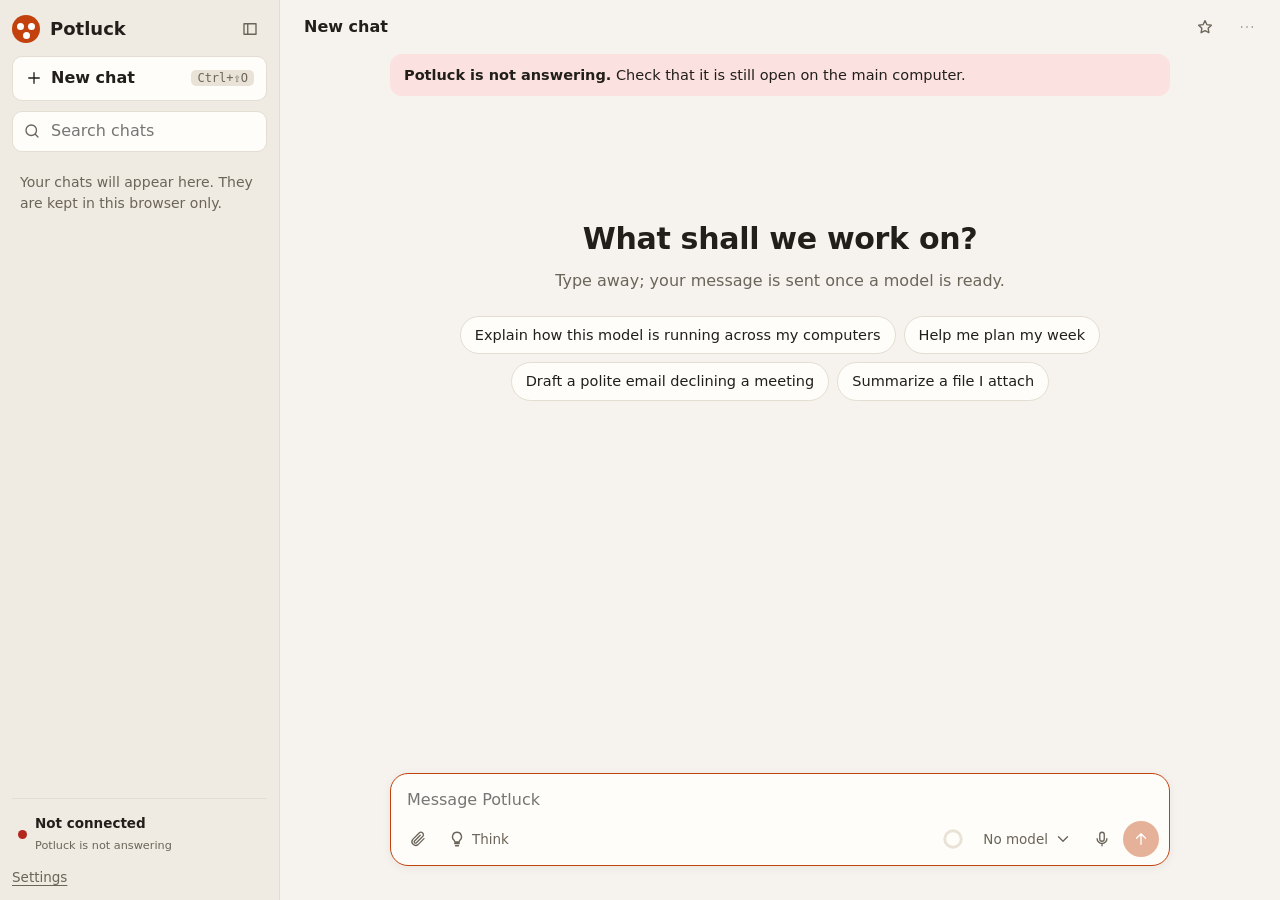
==== web/chat/index.html @ 37a9d642 "Potluck 1.2: a full chat page The chat address (port 7720) now serves Potluck's own chat page next t" ====
<!doctype html>
<html lang="en">
<head>
<meta charset="utf-8">
<meta name="viewport" content="width=device-width,initial-scale=1">
<title>Potluck chat</title>
<link rel="icon" href="data:image/svg+xml,%3Csvg xmlns='http://www.w3.org/2000/svg' viewBox='0 0 32 32'%3E%3Ccircle cx='16' cy='16' r='15' fill='%23c2410c'/%3E%3Ccircle cx='10' cy='14' r='3.4' fill='%23fff'/%3E%3Ccircle cx='22' cy='14' r='3.4' fill='%23fff'/%3E%3Ccircle cx='16' cy='22' r='3.4' fill='%23fff'/%3E%3C/svg%3E">
<link rel="stylesheet" href="chat.css">
</head>
<body>
<div id="shell">
  <aside id="side" aria-label="Conversations">
    <div class="side-top">
      <div class="brand"><span class="logo" aria-hidden="true"><i></i><i></i><i></i></span><b>Potluck</b></div>
      <button class="icon" id="side-close" title="Hide sidebar" aria-label="Hide sidebar"></button>
    </div>
    <button class="new" id="new-chat"><span class="ic" data-ic="plus"></span>New chat<kbd id="kbd-new"></kbd></button>
    <label class="search"><span class="ic" data-ic="search"></span><input id="chat-search" type="search" placeholder="Search chats" autocomplete="off"></label>
    <nav id="chat-list" aria-label="Chat history"></nav>
    <div class="side-bottom">
      <button class="status" id="cluster-chip" title="What is running"></button>
      <div class="row">
        <a class="link" id="panel-link" target="_blank" rel="noopener" hidden>Control panel</a>
        <button class="link" id="open-settings">Settings</button>
      </div>
    </div>
  </aside>
  <main id="main">
    <header id="top">
      <button class="icon" id="side-open" title="Show sidebar" aria-label="Show sidebar"></button>
      <h1 id="chat-title" title="Click to rename"></h1>
      <div class="grow"></div>
      <button class="icon" id="chat-star" title="Star this chat" aria-label="Star this chat"></button>
      <button class="icon" id="chat-menu" title="More" aria-label="More"></button>
    </header>
    <div id="banner" hidden></div>
    <section id="thread" aria-live="polite"></section>
    <footer id="composer-wrap">
      <div id="drop-hint" hidden>Drop files to attach them</div>
      <div id="slash" class="menu" hidden role="listbox"></div>
      <form id="composer" autocomplete="off">
        <div id="chips"></div>
        <textarea id="input" rows="1" placeholder="Message Potluck" aria-label="Message"></textarea>
        <div class="tools">
          <button type="button" class="icon" id="attach" title="Attach files or a folder" aria-label="Attach"></button>
          <button type="button" class="pillbtn" id="perm" title="What the model may do with your folder"></button>
          <button type="button" class="pillbtn" id="think" title="Let the model think before answering (slower)"></button>
          <div class="grow"></div>
          <button type="button" class="ring" id="usage" title="Usage" aria-label="Usage"></button>
          <button type="button" class="pillbtn" id="model" title="Choose a model"></button>
          <button type="button" class="icon" id="mic" title="Dictate" aria-label="Dictate"></button>
          <button type="submit" class="send" id="send" title="Send" aria-label="Send"></button>
        </div>
      </form>
      <p class="fine" id="fine"></p>
    </footer>
  </main>
  <aside id="preview" hidden aria-label="Preview">
    <div class="preview-top"><b id="preview-title">Preview</b><div class="grow"></div><button class="icon" id="preview-close" title="Close preview" aria-label="Close preview"></button></div>
    <iframe id="preview-frame" sandbox="allow-scripts" title="Preview"></iframe>
  </aside>
</div>
<div id="pop" class="menu" hidden></div>
<div id="modal" hidden><div class="sheet" role="dialog" aria-modal="true"></div></div>
<div id="toast" role="status" aria-live="polite"></div>
<input type="file" id="file-input" multiple hidden>
<input type="file" id="dir-input" webkitdirectory hidden>
<script src="md.js"></script>
<script src="store.js"></script>
<script src="chat.js"></script>
</body>
</html>
---- web/chat/chat.css ----
:root{
  --bg:#f6f3ee; --card:#fffdf9; --ink:#221f1a; --muted:#6b6459; --line:#e4ddd1; --side:#efeae2;
  --accent:#c2410c; --accent-ink:#fff; --soft:#fbe9dc; --ok:#2f7d4f; --ok-soft:#dff1e5;
  --warn:#9a6700; --warn-soft:#fbefc9; --bad:#b3261e; --bad-soft:#fbe1df; --track:#e9e2d6;
  --user:#ebe4d8; --code:#f1ece3; --shadow:0 10px 30px rgba(40,30,15,.16);
}
:root[data-theme="dark"]{
  --bg:#181512; --card:#221e1a; --ink:#f3ede4; --muted:#b0a797; --line:#3a332b; --side:#1d1916;
  --accent:#f0733a; --accent-ink:#1b0f08; --soft:#3a2416; --ok:#6fcf97; --ok-soft:#1d3527;
  --warn:#e7b84a; --warn-soft:#3a3013; --bad:#f28b82; --bad-soft:#3b1d1b; --track:#3a332b;
  --user:#2f2923; --code:#14110f; --shadow:0 10px 30px rgba(0,0,0,.5);
}
@media (prefers-color-scheme: dark){
  :root:not([data-theme="light"]){
    --bg:#181512; --card:#221e1a; --ink:#f3ede4; --muted:#b0a797; --line:#3a332b; --side:#1d1916;
    --accent:#f0733a; --accent-ink:#1b0f08; --soft:#3a2416; --ok:#6fcf97; --ok-soft:#1d3527;
    --warn:#e7b84a; --warn-soft:#3a3013; --bad:#f28b82; --bad-soft:#3b1d1b; --track:#3a332b;
    --user:#2f2923; --code:#14110f; --shadow:0 10px 30px rgba(0,0,0,.5);
  }
}
*{box-sizing:border-box}
html,body{height:100%}
body{margin:0;background:var(--bg);color:var(--ink);font:16px/1.55 system-ui,-apple-system,"Segoe UI",Roboto,sans-serif;overflow:hidden}
button,input,textarea,select{font:inherit;color:inherit}
button{cursor:pointer}
[hidden]{display:none!important}
.grow{flex:1}
.muted{color:var(--muted)}
kbd{font:12px ui-monospace,SFMono-Regular,Menlo,monospace;background:var(--track);border-radius:5px;padding:1px 6px;color:var(--muted)}
.ic{display:inline-flex;width:18px;height:18px;flex:none}
.ic svg{width:100%;height:100%;stroke:currentColor;fill:none;stroke-width:1.8;stroke-linecap:round;stroke-linejoin:round}

#shell{display:flex;height:100%}

/* ---------- sidebar ---------- */
#side{width:280px;flex:none;background:var(--side);border-right:1px solid var(--line);display:flex;flex-direction:column;padding:12px;gap:10px;transition:margin-left .18s ease}
body.side-closed #side{margin-left:-280px}
.side-top{display:flex;align-items:center;justify-content:space-between}
.brand{display:flex;align-items:center;gap:10px;font-size:18px}
.logo{width:28px;height:28px;border-radius:50%;background:var(--accent);position:relative;flex:none}
.logo i{position:absolute;width:7px;height:7px;border-radius:50%;background:var(--accent-ink)}
.logo i:nth-child(1){left:5px;top:8px}.logo i:nth-child(2){right:5px;top:8px}.logo i:nth-child(3){left:10.5px;bottom:4px}
.new{display:flex;align-items:center;gap:8px;background:var(--card);border:1px solid var(--line);border-radius:10px;padding:9px 12px;font-weight:600;text-align:left}
.new kbd{margin-left:auto}
.new:hover{border-color:var(--accent)}
.search{display:flex;align-items:center;gap:8px;background:var(--card);border:1px solid var(--line);border-radius:10px;padding:6px 10px;color:var(--muted)}
.search input{border:0;background:none;outline:0;width:100%;color:var(--ink)}
#chat-list{flex:1;overflow-y:auto;margin:0 -6px;padding:0 6px}
#chat-list h4{font-size:12px;text-transform:uppercase;letter-spacing:.05em;color:var(--muted);margin:14px 6px 4px;font-weight:700}
.chat-item{display:flex;align-items:center;gap:6px;border-radius:8px;padding:7px 8px;cursor:pointer;font-size:14.5px}
.chat-item span.t{flex:1;white-space:nowrap;overflow:hidden;text-overflow:ellipsis}
.chat-item:hover{background:var(--track)}
.chat-item.on{background:var(--card);box-shadow:inset 0 0 0 1px var(--line);font-weight:600}
.chat-item .icon{opacity:0;width:26px;height:26px}
.chat-item:hover .icon,.chat-item.on .icon,.chat-item .icon:focus{opacity:1}
.chat-item .star{color:var(--accent);width:14px;height:14px}
.empty-list{color:var(--muted);font-size:14px;padding:10px 8px}
.side-bottom{display:flex;flex-direction:column;gap:8px;border-top:1px solid var(--line);padding-top:10px}
.status{display:flex;align-items:center;gap:8px;border:0;background:none;text-align:left;padding:4px 6px;border-radius:8px;font-size:13.5px;width:100%}
.status:hover{background:var(--track)}
.status .dot{width:9px;height:9px;border-radius:50%;background:var(--muted);flex:none}
.status .dot.ok{background:var(--ok)}.status .dot.busy{background:var(--warn)}.status .dot.bad{background:var(--bad)}
.status b{display:block;white-space:nowrap;overflow:hidden;text-overflow:ellipsis;max-width:215px}
.status small{color:var(--muted)}
.row{display:flex;align-items:center;gap:12px;flex-wrap:wrap}
.link{background:none;border:0;padding:0;color:var(--muted);font-size:13.5px;text-decoration:underline;text-underline-offset:3px}
.link:hover{color:var(--accent)}

/* ---------- main column ---------- */
#main{flex:1;display:flex;flex-direction:column;min-width:0;position:relative}
#top{display:flex;align-items:center;gap:8px;padding:10px 16px;min-height:52px}
#top h1{font-size:16px;margin:0;font-weight:600;white-space:nowrap;overflow:hidden;text-overflow:ellipsis;cursor:text;padding:4px 8px;border-radius:8px}
#top h1:hover{background:var(--track)}
#top h1[contenteditable="true"]{background:var(--card);outline:2px solid var(--accent);text-overflow:clip}
body:not(.side-closed) #side-open{display:none}
.icon{display:inline-flex;align-items:center;justify-content:center;width:34px;height:34px;border-radius:9px;border:0;background:none;color:var(--muted);flex:none}
.icon:hover{background:var(--track);color:var(--ink)}
.icon.on{color:var(--accent)}
#banner{margin:0 auto 4px;max-width:780px;width:calc(100% - 32px);background:var(--warn-soft);color:var(--ink);border-radius:12px;padding:10px 14px;font-size:14.5px}
#banner.bad{background:var(--bad-soft)}
#banner .steps{margin:6px 0 0;padding:0;list-style:none;font-size:13.5px;color:var(--muted)}
#banner .steps li.done::before{content:"✓ ";color:var(--ok)}
#banner .steps li.doing{color:var(--ink);font-weight:600}
#banner .steps li.doing::before{content:"… "}
#banner .steps li.failed::before{content:"✕ ";color:var(--bad)}
#banner .bar{height:6px;background:var(--track);border-radius:4px;overflow:hidden;margin-top:6px}
#banner .bar i{display:block;height:100%;background:var(--accent)}

#thread{flex:1;overflow-y:auto;padding:8px 16px 24px;scroll-behavior:smooth}
.wrap{max-width:780px;margin:0 auto}
.hello{max-width:780px;margin:12vh auto 0;text-align:center}
.hello h2{font-size:30px;font-weight:600;margin:0 0 6px;letter-spacing:-.01em}
.hello p{color:var(--muted);margin:0 0 22px}
.suggest{display:flex;flex-wrap:wrap;gap:8px;justify-content:center}
.suggest button{background:var(--card);border:1px solid var(--line);border-radius:999px;padding:7px 14px;font-size:14.5px}
.suggest button:hover{border-color:var(--accent);color:var(--accent)}

.msg{max-width:780px;margin:0 auto 18px;position:relative}
.msg.user{display:flex;flex-direction:column;align-items:flex-end}
.msg.user .bubble{background:var(--user);border-radius:16px;padding:10px 14px;max-width:88%;white-space:pre-wrap;overflow-wrap:anywhere}
.msg .files{display:flex;flex-wrap:wrap;gap:6px;margin-bottom:6px;justify-content:flex-end}
.msg.assistant .body{overflow-wrap:anywhere}
.msg .acts{display:flex;gap:2px;margin-top:4px;align-items:center;min-height:30px}
.msg .acts .icon{width:30px;height:30px;opacity:0}
.msg:hover .acts .icon,.msg.last .acts .icon,.msg .acts .icon:focus{opacity:1}
.msg .acts .stat{font-size:12.5px;color:var(--muted);margin-left:6px}
.msg.user .acts{justify-content:flex-end}
.msg .err{background:var(--bad-soft);color:var(--ink);border-radius:10px;padding:8px 12px;font-size:14.5px;margin-top:6px}
.edit-box{width:100%;display:flex;flex-direction:column;gap:8px}
.edit-box textarea{width:100%;min-height:90px;border:2px solid var(--accent);border-radius:12px;background:var(--card);padding:10px 12px;resize:vertical;outline:0}
.edit-box .row{justify-content:flex-end}

.body p{margin:0 0 12px}.body p:last-child{margin-bottom:0}
.body h2,.body h3,.body h4,.body h5,.body h6{margin:20px 0 8px;line-height:1.3}
.body h2{font-size:21px}.body h3{font-size:18px}.body h4,.body h5,.body h6{font-size:16px}
.body ul,.body ol{margin:0 0 12px;padding-left:24px}.body li{margin:3px 0}
.body li input{margin-right:4px}
.body blockquote{margin:0 0 12px;padding:2px 14px;border-left:3px solid var(--line);color:var(--muted)}
.body hr{border:0;border-top:1px solid var(--line);margin:18px 0}
.body a{color:var(--accent)}
.body code{font:14px ui-monospace,SFMono-Regular,Menlo,Consolas,monospace;background:var(--code);padding:1px 5px;border-radius:5px}
.code{border:1px solid var(--line);border-radius:12px;overflow:hidden;margin:0 0 12px;background:var(--code)}
.code-top{display:flex;align-items:center;gap:6px;padding:5px 8px 5px 12px;font-size:12.5px;color:var(--muted);border-bottom:1px solid var(--line)}
.code-top button{border:0;background:none;color:var(--muted);font-size:12.5px;padding:3px 8px;border-radius:6px}
.code-top button:hover{background:var(--track);color:var(--ink)}
.code pre{margin:0;padding:12px 14px;overflow-x:auto}
.code pre code{background:none;padding:0;font-size:13.5px;line-height:1.5}
.tablewrap{overflow-x:auto;margin:0 0 12px}
.body table{border-collapse:collapse;font-size:14.5px}
.body th,.body td{border:1px solid var(--line);padding:6px 10px;text-align:left}
.body th{background:var(--track)}
.think{border:1px solid var(--line);border-radius:12px;margin:0 0 12px;font-size:14.5px}
.think summary{cursor:pointer;padding:7px 12px;color:var(--muted);list-style:none;display:flex;align-items:center;gap:8px}
.think summary::-webkit-details-marker{display:none}
.think .t{padding:0 12px 10px;color:var(--muted);white-space:pre-wrap;max-height:260px;overflow:auto}
.cursor::after{content:"";display:inline-block;width:8px;height:16px;background:var(--accent);border-radius:2px;margin-left:2px;vertical-align:-2px;animation:blink 1s steps(2) infinite}
@keyframes blink{50%{opacity:0}}
.waiting{color:var(--muted);font-size:14.5px;display:flex;align-items:center;gap:8px}
.spin{width:14px;height:14px;border:2px solid var(--track);border-top-color:var(--accent);border-radius:50%;animation:spin .9s linear infinite;flex:none}
@keyframes spin{to{transform:rotate(360deg)}}

.tool{border:1px solid var(--line);border-radius:12px;margin:0 0 12px;font-size:14.5px;background:var(--card)}
.tool summary{cursor:pointer;padding:8px 12px;display:flex;align-items:center;gap:8px;list-style:none}
.tool summary::-webkit-details-marker{display:none}
.tool summary .path{font-family:ui-monospace,SFMono-Regular,Menlo,monospace;font-size:13.5px}
.tool .out{padding:0 12px 10px;max-height:220px;overflow:auto;white-space:pre-wrap;font:13px ui-monospace,SFMono-Regular,Menlo,monospace;color:var(--muted)}
.tool.ask{border-color:var(--accent)}
.tool .ask-row{display:flex;gap:8px;flex-wrap:wrap;padding:0 12px 12px}
.tool .state{margin-left:auto;font-size:12.5px;color:var(--muted)}
.tool .state.no{color:var(--bad)}.tool .state.ok{color:var(--ok)}

/* ---------- composer ---------- */
#composer-wrap{padding:0 16px 10px;position:relative}
#composer{max-width:780px;margin:0 auto;background:var(--card);border:1px solid var(--line);border-radius:18px;padding:10px 10px 8px;box-shadow:0 2px 10px rgba(40,30,15,.06)}
#composer:focus-within{border-color:var(--accent)}
#composer.drag{outline:2px dashed var(--accent)}
#input{display:block;width:100%;border:0;outline:0;background:none;resize:none;padding:4px 6px 8px;max-height:38vh;min-height:28px}
.tools{display:flex;align-items:center;gap:4px;flex-wrap:wrap}
.pillbtn{display:inline-flex;align-items:center;gap:6px;border:0;background:none;color:var(--muted);border-radius:9px;padding:6px 9px;font-size:13.5px;max-width:230px;white-space:nowrap;overflow:hidden;text-overflow:ellipsis}
.pillbtn:hover{background:var(--track);color:var(--ink)}
.pillbtn.on{color:var(--accent);background:var(--soft)}
.send{width:36px;height:36px;border-radius:50%;border:0;background:var(--accent);color:var(--accent-ink);display:inline-flex;align-items:center;justify-content:center;flex:none}
.send:disabled{opacity:.4;cursor:default}
.send.stop{background:var(--ink);color:var(--bg)}
#mic.rec{color:var(--bad);background:var(--bad-soft);animation:pulse 1.2s ease-in-out infinite}
@keyframes pulse{50%{box-shadow:0 0 0 6px rgba(179,38,30,.15)}}
.ring{width:34px;height:34px;border:0;background:none;border-radius:9px;display:inline-flex;align-items:center;justify-content:center;flex:none}
.ring:hover{background:var(--track)}
.ring svg{width:22px;height:22px;transform:rotate(-90deg)}
.ring circle{fill:none;stroke-width:3.2}
.ring .bg{stroke:var(--track)}.ring .fg{stroke:var(--accent);stroke-linecap:round;transition:stroke-dashoffset .3s}
.ring.warn .fg{stroke:var(--warn)}.ring.full .fg{stroke:var(--bad)}
#chips{display:flex;flex-wrap:wrap;gap:6px;padding:0 4px}
#chips:not(:empty){padding-bottom:8px}
.chip{display:inline-flex;align-items:center;gap:6px;background:var(--track);border-radius:9px;padding:4px 6px 4px 9px;font-size:13.5px;max-width:260px}
.chip .n{white-space:nowrap;overflow:hidden;text-overflow:ellipsis}
.chip small{color:var(--muted);white-space:nowrap}
.chip.folder{background:var(--soft);color:var(--accent)}
.chip.bad{background:var(--bad-soft)}
.chip button{border:0;background:none;color:var(--muted);padding:0 3px;font-size:16px;line-height:1}
.fine{max-width:780px;margin:6px auto 0;text-align:center;font-size:12.5px;color:var(--muted);min-height:18px}
#drop-hint{position:absolute;inset:-8px 8px 4px;border:2px dashed var(--accent);border-radius:20px;background:color-mix(in srgb,var(--soft) 85%,transparent);display:flex;align-items:center;justify-content:center;font-weight:600;color:var(--accent);z-index:3;pointer-events:none}

/* ---------- menus, sheets, toast ---------- */
.menu{position:fixed;z-index:30;background:var(--card);border:1px solid var(--line);border-radius:12px;box-shadow:var(--shadow);padding:6px;min-width:230px;max-width:min(420px,calc(100vw - 24px));max-height:min(60vh,520px);overflow-y:auto}
#slash{position:absolute;left:50%;transform:translateX(-50%);bottom:100%;margin-bottom:6px;width:min(780px,calc(100% - 32px));max-width:none}
.menu h5{margin:6px 10px 4px;font-size:12px;text-transform:uppercase;letter-spacing:.05em;color:var(--muted)}
.mi{display:flex;align-items:center;gap:10px;width:100%;border:0;background:none;text-align:left;border-radius:8px;padding:8px 10px;font-size:14.5px}
.mi:hover,.mi.sel{background:var(--track)}
.mi .d{color:var(--muted);font-size:13px;display:block}
.mi .k{margin-left:auto;color:var(--muted);font-size:12.5px;white-space:nowrap}
.mi.on .check{color:var(--accent)}
.mi .check{width:16px;flex:none;color:transparent}
.mi.danger{color:var(--bad)}
.mi[disabled]{opacity:.5;cursor:default}
.menu hr{border:0;border-top:1px solid var(--line);margin:6px 4px}
.menu .note{font-size:13px;color:var(--muted);padding:6px 10px}
#modal{position:fixed;inset:0;background:rgba(20,15,10,.45);z-index:40;display:flex;align-items:flex-start;justify-content:center;padding:9vh 16px 16px;overflow:auto}
.sheet{background:var(--card);border-radius:16px;box-shadow:var(--shadow);width:min(600px,100%);padding:20px 22px}
.sheet h3{margin:0 0 4px;font-size:19px}
.sheet h4{margin:18px 0 6px;font-size:14px;text-transform:uppercase;letter-spacing:.04em;color:var(--muted)}
.sheet p{margin:6px 0}
.sheet .foot{display:flex;gap:8px;justify-content:flex-end;margin-top:18px;flex-wrap:wrap}
.sheet label.f{display:block;margin:12px 0 4px;font-weight:600;font-size:14.5px}
.sheet textarea,.sheet input[type=text],.sheet select{width:100%;border:1px solid var(--line);border-radius:10px;background:var(--bg);padding:8px 10px}
.sheet textarea{min-height:110px;resize:vertical}
.sheet .opt{display:flex;gap:10px;align-items:flex-start;padding:8px 0;border-bottom:1px solid var(--line)}
.sheet .opt:last-of-type{border-bottom:0}
.sheet .opt input{margin-top:5px}
.sheet .opt small{display:block;color:var(--muted)}
.btn{background:var(--accent);color:var(--accent-ink);border:0;border-radius:10px;padding:8px 16px;font-weight:600}
.btn.ghost{background:none;color:var(--ink);border:1px solid var(--line)}
.btn.small{padding:5px 12px;font-size:14px}
.btn.danger{background:var(--bad);color:#fff}
.kv{display:grid;grid-template-columns:1fr auto;gap:4px 16px;font-size:14.5px}
.kv span:nth-child(odd){color:var(--muted)}
.kv span:nth-child(even){text-align:right;font-variant-numeric:tabular-nums}
.meter{height:8px;background:var(--track);border-radius:5px;overflow:hidden;margin:6px 0 2px}
.meter i{display:block;height:100%;background:var(--accent)}
.palette input{width:100%;border:0;border-bottom:1px solid var(--line);background:none;outline:0;padding:6px 4px 12px;font-size:17px;margin-bottom:6px}
.palette .list{max-height:50vh;overflow:auto}
.keys{display:grid;grid-template-columns:1fr auto;gap:8px 16px;font-size:14.5px}
#toast{position:fixed;left:50%;bottom:26px;transform:translateX(-50%);background:var(--ink);color:var(--bg);padding:9px 16px;border-radius:999px;font-size:14.5px;opacity:0;pointer-events:none;transition:opacity .2s;z-index:60;max-width:90vw}
#toast.show{opacity:1}

/* ---------- preview panel ---------- */
#preview{width:min(46vw,720px);border-left:1px solid var(--line);display:flex;flex-direction:column;background:var(--card)}
.preview-top{display:flex;align-items:center;padding:8px 10px 8px 16px;border-bottom:1px solid var(--line)}
#preview-frame{flex:1;border:0;background:#fff;width:100%}

@media (max-width:820px){
  #side{position:fixed;inset:0 auto 0 0;z-index:20;box-shadow:var(--shadow)}
  #preview{position:fixed;inset:0;width:auto;z-index:25}
  .pillbtn{max-width:130px}
  .hello{margin-top:6vh}.hello h2{font-size:24px}
}
@media (prefers-reduced-motion:reduce){*{animation:none!important;transition:none!important}}
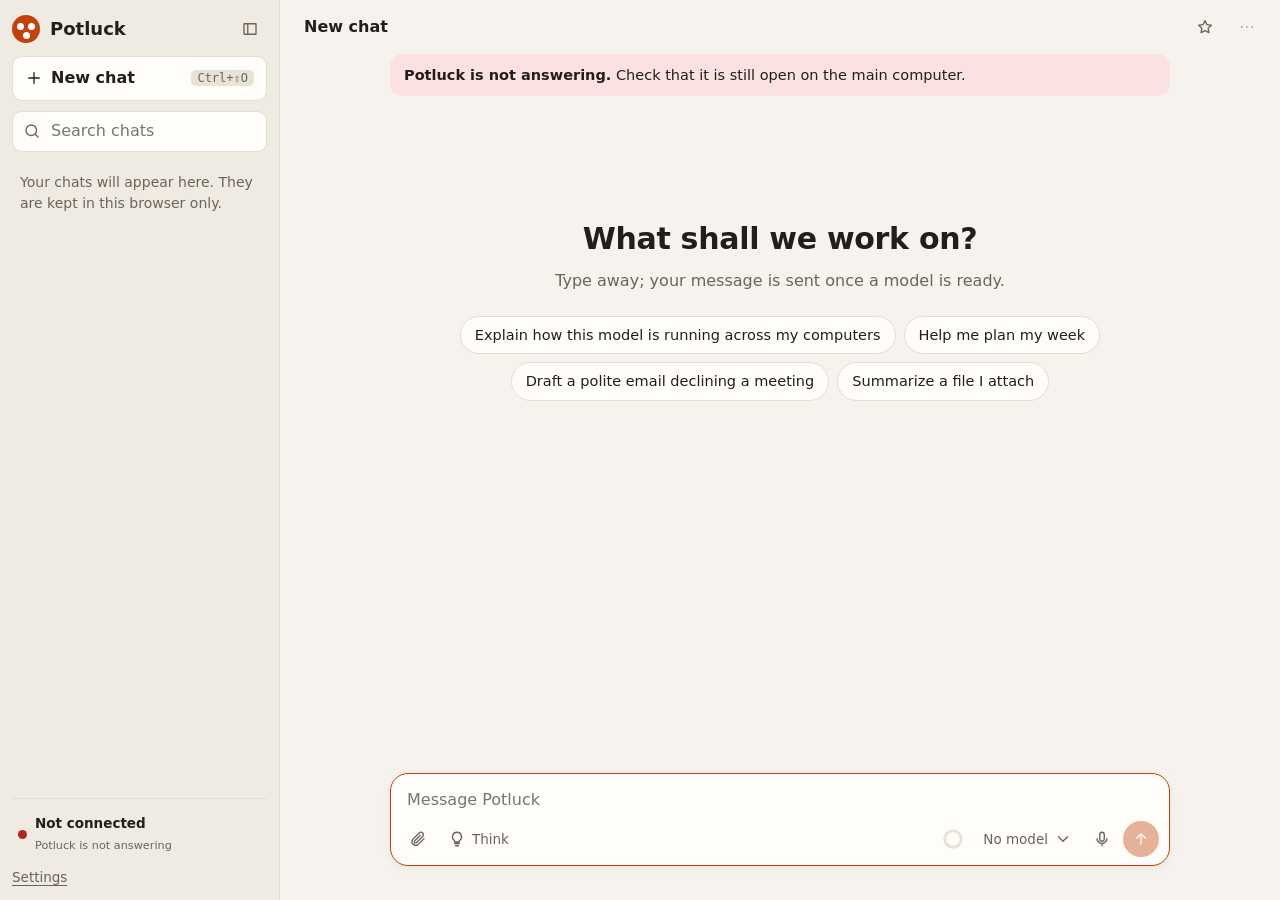
==== commit c83f480b: "Potluck 1.3: answer versions, Office and PDF attachments - Trying again or editing a message keeps t" ====
--- a/web/chat/index.html
+++ b/web/chat/index.html
@@ -67,6 +67,7 @@
 <input type="file" id="dir-input" webkitdirectory hidden>
 <script src="md.js"></script>
 <script src="store.js"></script>
+<script src="extract.js"></script>
 <script src="chat.js"></script>
 </body>
 </html>
--- a/web/chat/chat.css
+++ b/web/chat/chat.css
@@ -105,6 +105,9 @@
 .msg:hover .acts .icon,.msg.last .acts .icon,.msg .acts .icon:focus{opacity:1}
 .msg .acts .stat{font-size:12.5px;color:var(--muted);margin-left:6px}
 .msg.user .acts{justify-content:flex-end}
+.versions{display:inline-flex;align-items:center;gap:2px;font-size:13px;color:var(--muted);margin-right:4px}
+.msg .acts .versions .icon{opacity:1;width:24px;font-size:18px}
+.versions .icon:disabled{opacity:.3!important;cursor:default}
 .msg .err{background:var(--bad-soft);color:var(--ink);border-radius:10px;padding:8px 12px;font-size:14.5px;margin-top:6px}
 .edit-box{width:100%;display:flex;flex-direction:column;gap:8px}
 .edit-box textarea{width:100%;min-height:90px;border:2px solid var(--accent);border-radius:12px;background:var(--card);padding:10px 12px;resize:vertical;outline:0}
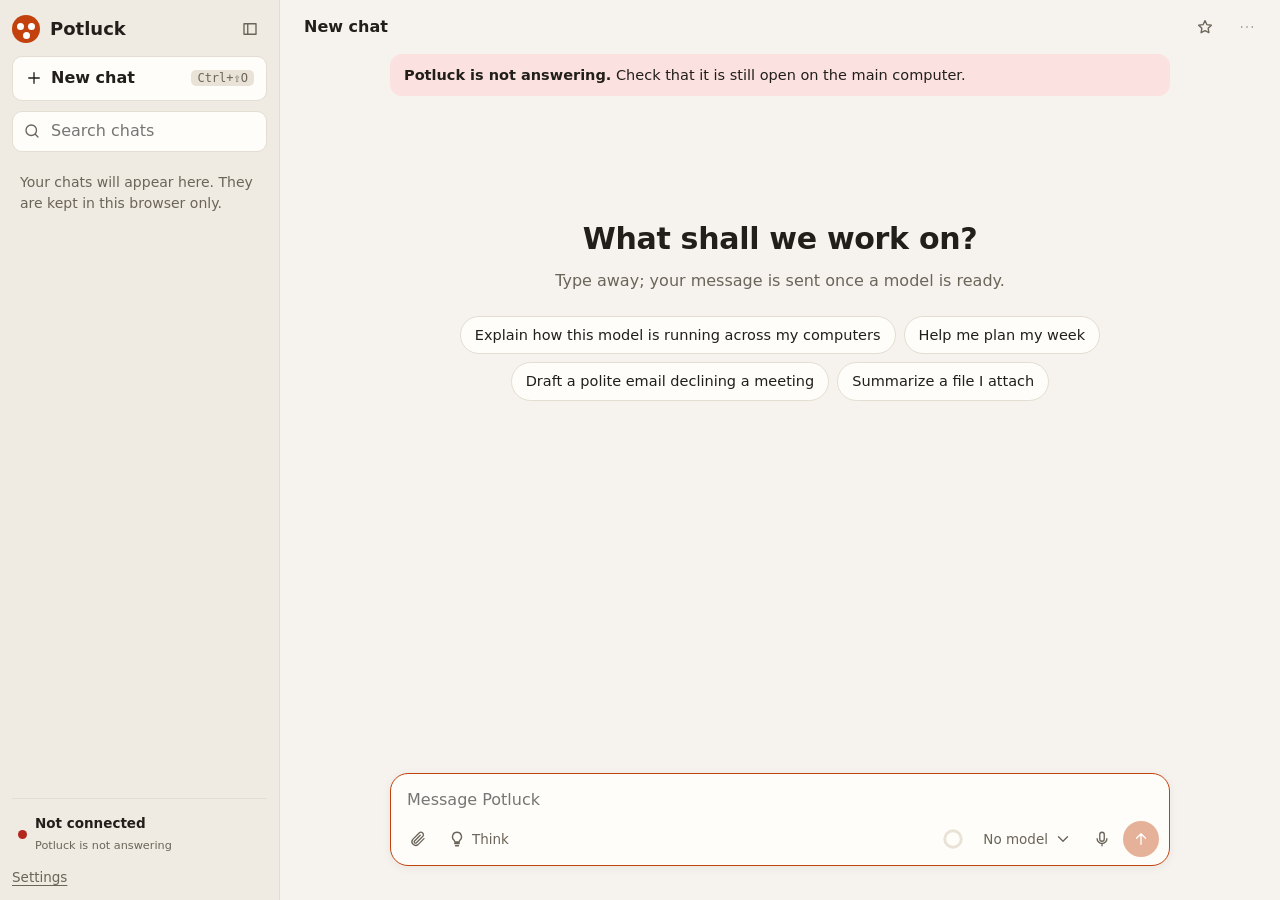
==== commit 7f855faf: "One computer, models already on disk, agent mode - "Just this computer" on first start: runs models " ====
--- a/web/chat/index.html
+++ b/web/chat/index.html
@@ -44,6 +44,7 @@
         <div class="tools">
           <button type="button" class="icon" id="attach" title="Attach files or a folder" aria-label="Attach"></button>
           <button type="button" class="pillbtn" id="perm" title="What the model may do with your folder"></button>
+          <button type="button" class="pillbtn" id="agent" title="Agent mode: let the model run commands and drive apps on this computer" hidden></button>
           <button type="button" class="pillbtn" id="think" title="Let the model think before answering (slower)"></button>
           <div class="grow"></div>
           <button type="button" class="ring" id="usage" title="Usage" aria-label="Usage"></button>
--- a/web/chat/chat.css
+++ b/web/chat/chat.css
@@ -238,3 +238,7 @@
   .hello{margin-top:6vh}.hello h2{font-size:24px}
 }
 @media (prefers-reduced-motion:reduce){*{animation:none!important;transition:none!important}}
+
+/* agent mode */
+.pillbtn.warn { color: var(--bad, #c0392b); }
+.tool pre.cmd { white-space: pre-wrap; word-break: break-word; background: var(--code-bg, rgba(127,127,127,.12)); padding: 8px 10px; border-radius: 6px; margin: 8px 0 6px; font-size: 13px; max-height: 320px; overflow: auto; }
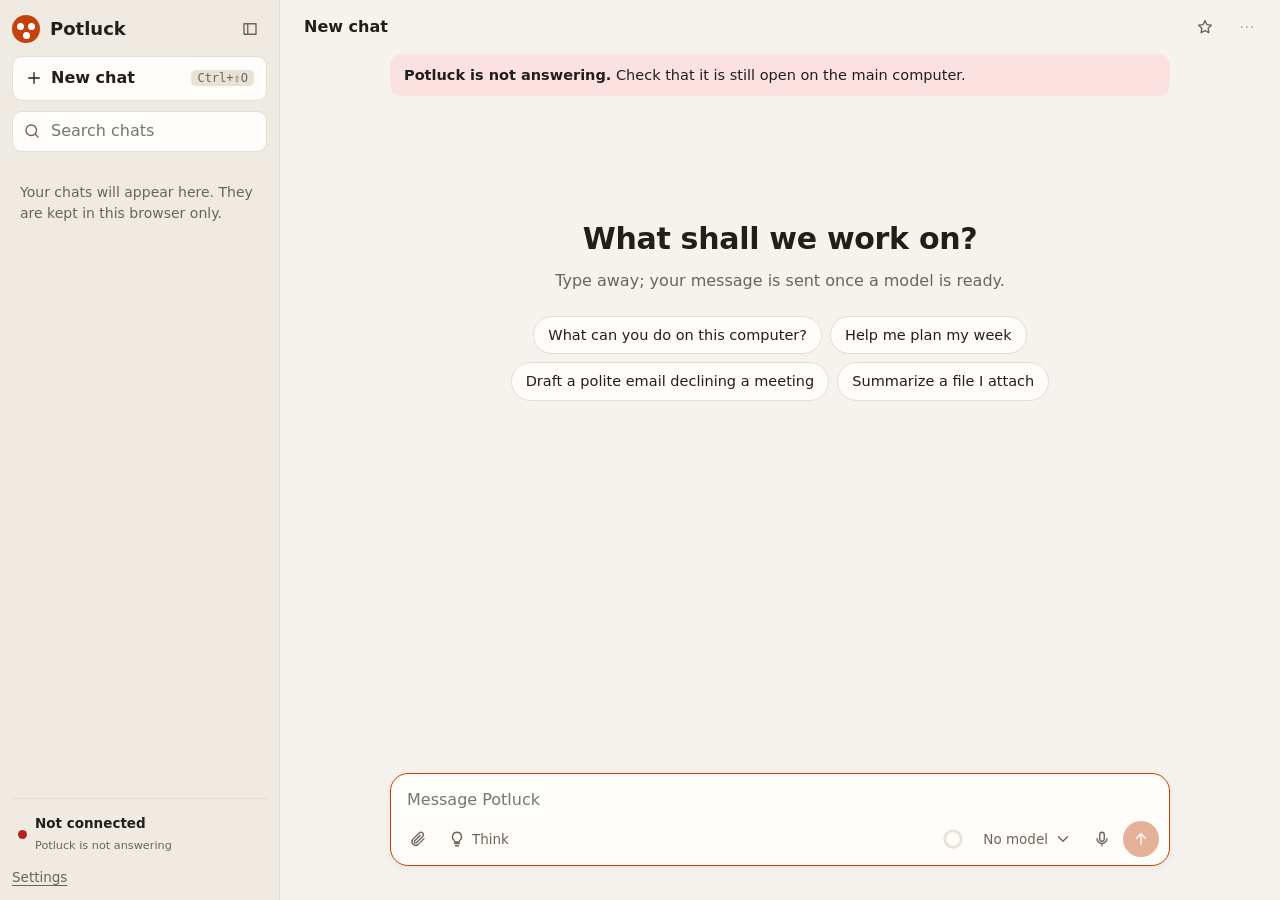
==== commit 0ec3a1a6: "Projects: chats that work inside a code project, like a coding agent - The chat sidebar lists the pr" ====
--- a/web/chat/index.html
+++ b/web/chat/index.html
@@ -16,6 +16,7 @@
     </div>
     <button class="new" id="new-chat"><span class="ic" data-ic="plus"></span>New chat<kbd id="kbd-new"></kbd></button>
     <label class="search"><span class="ic" data-ic="search"></span><input id="chat-search" type="search" placeholder="Search chats" autocomplete="off"></label>
+    <nav id="project-list" aria-label="Projects"></nav>
     <nav id="chat-list" aria-label="Chat history"></nav>
     <div class="side-bottom">
       <button class="status" id="cluster-chip" title="What is running"></button>
--- a/web/chat/chat.css
+++ b/web/chat/chat.css
@@ -46,7 +46,9 @@
 .search{display:flex;align-items:center;gap:8px;background:var(--card);border:1px solid var(--line);border-radius:10px;padding:6px 10px;color:var(--muted)}
 .search input{border:0;background:none;outline:0;width:100%;color:var(--ink)}
 #chat-list{flex:1;overflow-y:auto;margin:0 -6px;padding:0 6px}
-#chat-list h4{font-size:12px;text-transform:uppercase;letter-spacing:.05em;color:var(--muted);margin:14px 6px 4px;font-weight:700}
+#project-list{margin:0 -6px;padding:0 6px;flex:none}
+#project-list .chat-item .ic{opacity:.7}
+#project-list h4,#chat-list h4{font-size:12px;text-transform:uppercase;letter-spacing:.05em;color:var(--muted);margin:14px 6px 4px;font-weight:700}
 .chat-item{display:flex;align-items:center;gap:6px;border-radius:8px;padding:7px 8px;cursor:pointer;font-size:14.5px}
 .chat-item span.t{flex:1;white-space:nowrap;overflow:hidden;text-overflow:ellipsis}
 .chat-item:hover{background:var(--track)}
